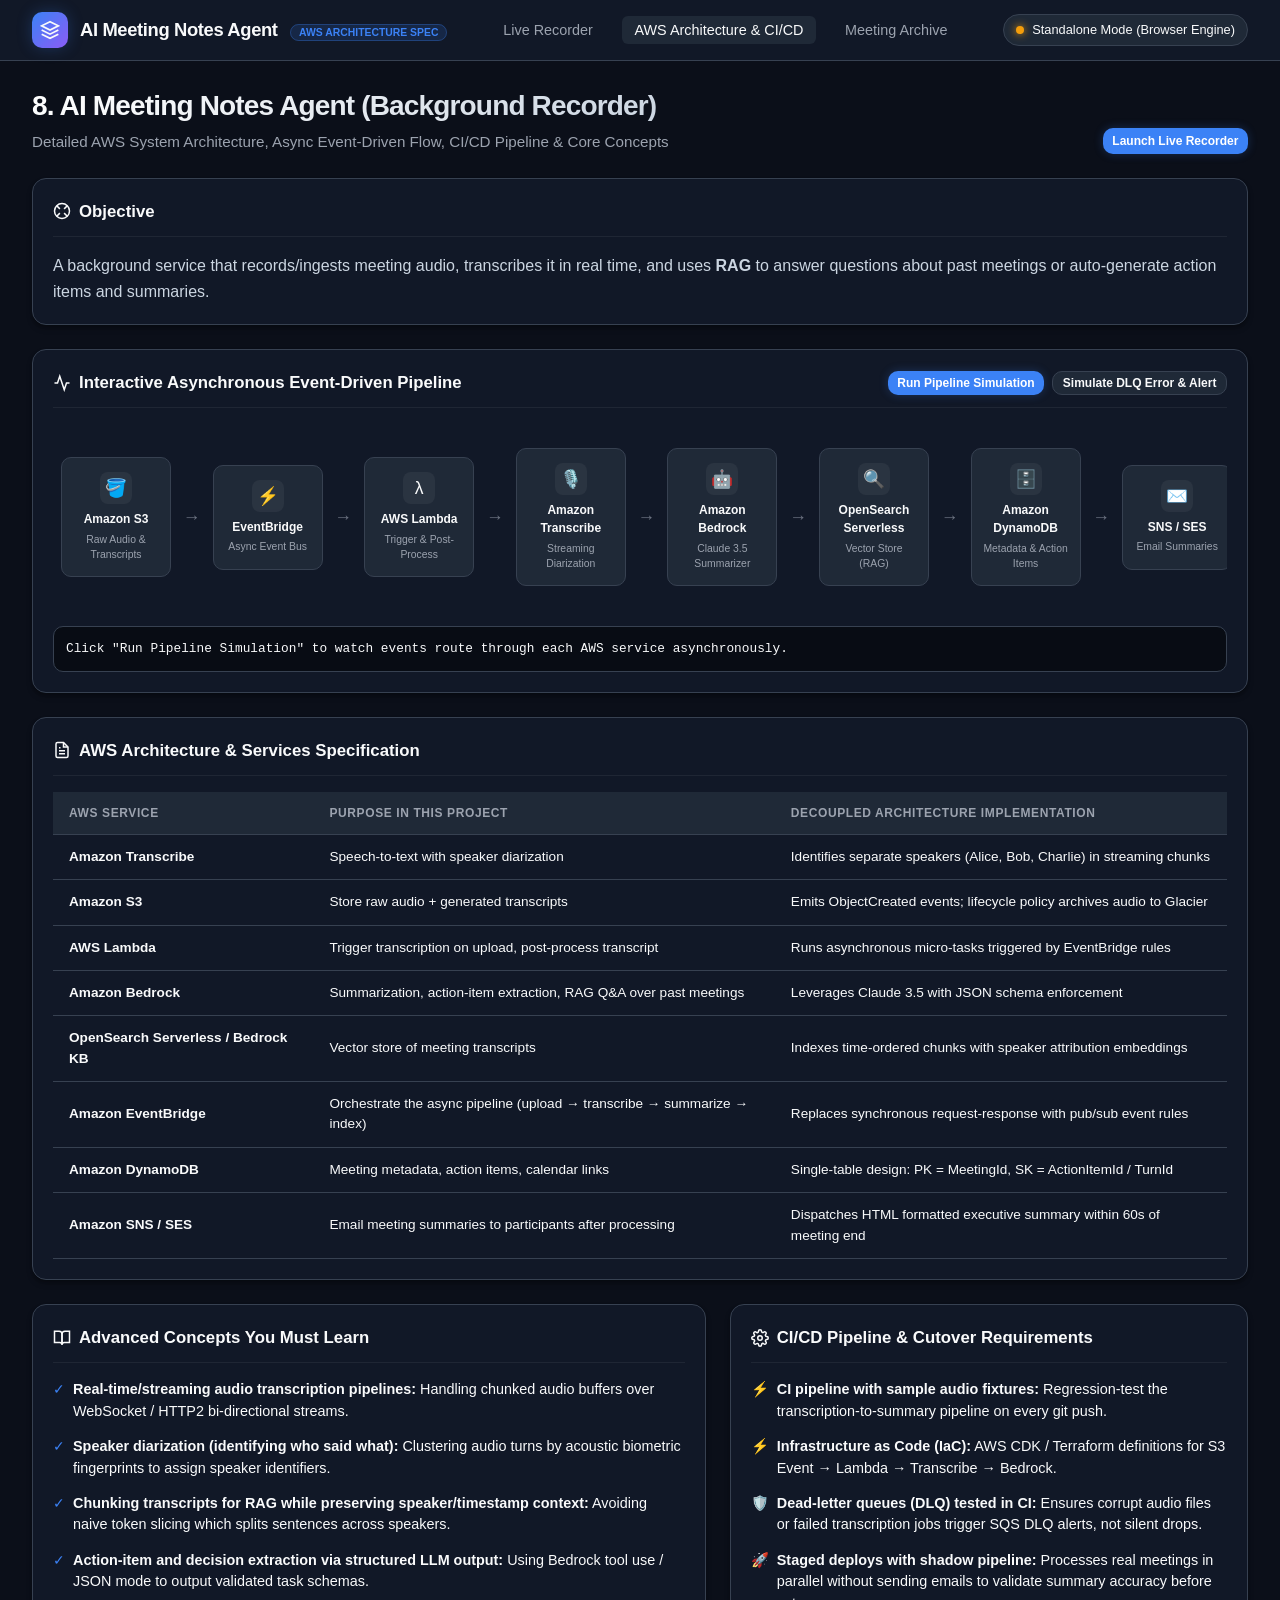
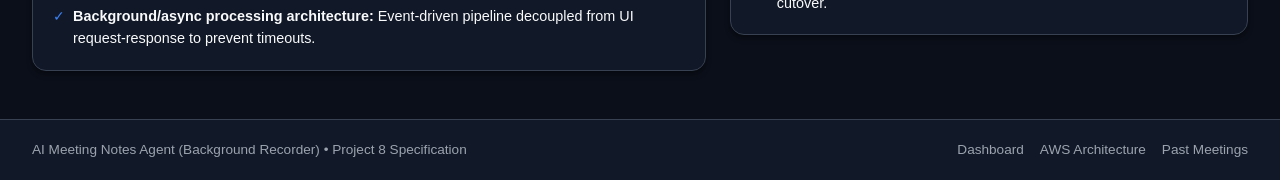
==== architecture.html @ d5e542e5 "Initial commit Co-authored-by: Copilot <223556219+Copilot@users.noreply.github.com>" ====
<!DOCTYPE html>
<html lang="en">
<head>
  <meta charset="UTF-8">
  <meta name="viewport" content="width=device-width, initial-scale=1.0">
  <title>AWS Architecture & CI/CD - AI Meeting Notes Agent</title>
  <!-- Separate CSS Files -->
  <link rel="stylesheet" href="css/base.css">
  <link rel="stylesheet" href="css/components.css">
</head>
<body>

  <!-- Top Navigation Bar -->
  <header class="navbar">
    <a href="index.html" class="brand">
      <div class="brand-icon">
        <svg width="20" height="20" viewBox="0 0 24 24" fill="none" stroke="currentColor" stroke-width="2">
          <polygon points="12 2 2 7 12 12 22 7 12 2"/><polyline points="2 17 12 22 22 17"/><polyline points="2 12 12 17 22 12"/>
        </svg>
      </div>
      <div>
        <span class="brand-title">AI Meeting Notes Agent</span>
        <span class="brand-badge">AWS Architecture Spec</span>
      </div>
    </a>

    <nav>
      <ul class="nav-links">
        <li><a href="index.html" class="nav-link">Live Recorder</a></li>
        <li><a href="architecture.html" class="nav-link active">AWS Architecture & CI/CD</a></li>
        <li><a href="history.html" class="nav-link">Meeting Archive</a></li>
      </ul>
    </nav>

    <div class="server-status-pill" id="backend-status">
      <div class="status-dot" id="backend-dot"></div>
      <span id="backend-text">Checking Java Server...</span>
    </div>
  </header>

  <!-- Main Container -->
  <main class="container">
    <div class="page-header">
      <div>
        <h1 class="page-title">8. AI Meeting Notes Agent (Background Recorder)</h1>
        <p class="page-subtitle">Detailed AWS System Architecture, Async Event-Driven Flow, CI/CD Pipeline & Core Concepts</p>
      </div>
      <a href="index.html" class="btn btn-primary btn-sm">Launch Live Recorder</a>
    </div>

    <!-- Objective Card -->
    <div class="card">
      <div class="card-header">
        <h2 class="card-title">
          <svg width="18" height="18" viewBox="0 0 24 24" fill="none" stroke="currentColor" stroke-width="2"><circle cx="12" cy="12" r="10"/><path d="m4.93 4.93 4.24 4.24"/><path d="m14.83 9.17 4.24-4.24"/><path d="m14.83 14.83 4.24 4.24"/><path d="m9.17 14.83-4.24 4.24"/></svg>
          Objective
        </h2>
      </div>
      <p style="color: #cbd5e1; font-size: 1rem; line-height: 1.6;">
        A background service that records/ingests meeting audio, transcribes it in real time, and uses <strong>RAG</strong> to answer questions about past meetings or auto-generate action items and summaries.
      </p>
    </div>

    <!-- Interactive 8-Stage Pipeline Simulator -->
    <div class="card">
      <div class="card-header">
        <h2 class="card-title">
          <svg width="18" height="18" viewBox="0 0 24 24" fill="none" stroke="currentColor" stroke-width="2"><polyline points="22 12 18 12 15 21 9 3 6 12 2 12"/></svg>
          Interactive Asynchronous Event-Driven Pipeline
        </h2>
        <div style="display: flex; gap: 0.5rem;">
          <button class="btn btn-primary btn-sm" id="trigger-pipeline-btn">Run Pipeline Simulation</button>
          <button class="btn btn-secondary btn-sm" id="trigger-dlq-btn">Simulate DLQ Error & Alert</button>
        </div>
      </div>

      <div class="pipeline-flow">
        <div class="pipeline-node" id="node-s3">
          <div class="node-icon">🪣</div>
          <div class="node-name">Amazon S3</div>
          <div class="node-desc">Raw Audio & Transcripts</div>
        </div>
        <div class="pipeline-connector">→</div>

        <div class="pipeline-node" id="node-eventbridge">
          <div class="node-icon">⚡</div>
          <div class="node-name">EventBridge</div>
          <div class="node-desc">Async Event Bus</div>
        </div>
        <div class="pipeline-connector">→</div>

        <div class="pipeline-node" id="node-lambda">
          <div class="node-icon">λ</div>
          <div class="node-name">AWS Lambda</div>
          <div class="node-desc">Trigger & Post-Process</div>
        </div>
        <div class="pipeline-connector">→</div>

        <div class="pipeline-node" id="node-transcribe">
          <div class="node-icon">🎙️</div>
          <div class="node-name">Amazon Transcribe</div>
          <div class="node-desc">Streaming Diarization</div>
        </div>
        <div class="pipeline-connector">→</div>

        <div class="pipeline-node" id="node-bedrock">
          <div class="node-icon">🤖</div>
          <div class="node-name">Amazon Bedrock</div>
          <div class="node-desc">Claude 3.5 Summarizer</div>
        </div>
        <div class="pipeline-connector">→</div>

        <div class="pipeline-node" id="node-opensearch">
          <div class="node-icon">🔍</div>
          <div class="node-name">OpenSearch Serverless</div>
          <div class="node-desc">Vector Store (RAG)</div>
        </div>
        <div class="pipeline-connector">→</div>

        <div class="pipeline-node" id="node-dynamodb">
          <div class="node-icon">🗄️</div>
          <div class="node-name">Amazon DynamoDB</div>
          <div class="node-desc">Metadata & Action Items</div>
        </div>
        <div class="pipeline-connector">→</div>

        <div class="pipeline-node" id="node-sns">
          <div class="node-icon">✉️</div>
          <div class="node-name">SNS / SES</div>
          <div class="node-desc">Email Summaries</div>
        </div>
      </div>

      <div id="pipeline-terminal" style="background:#080c14; border:1px solid var(--border-color); border-radius:var(--radius-md); padding:0.75rem; font-family:var(--font-mono); font-size:0.8rem; max-height:160px; overflow-y:auto; margin-top:1rem;">
        Click "Run Pipeline Simulation" to watch events route through each AWS service asynchronously.
      </div>
    </div>

    <!-- AWS Architecture & Services Reference Table -->
    <div class="card">
      <div class="card-header">
        <h2 class="card-title">
          <svg width="18" height="18" viewBox="0 0 24 24" fill="none" stroke="currentColor" stroke-width="2"><path d="M14 2H6a2 2 0 0 0-2 2v16a2 2 0 0 0 2 2h12a2 2 0 0 0 2-2V8z"/><polyline points="14 2 14 8 20 8"/><line x1="16" y1="13" x2="8" y2="13"/><line x1="16" y1="17" x2="8" y2="17"/><polyline points="10 9 9 9 8 9"/></svg>
          AWS Architecture & Services Specification
        </h2>
      </div>

      <table class="spec-table">
        <thead>
          <tr>
            <th>AWS Service</th>
            <th>Purpose in this Project</th>
            <th>Decoupled Architecture Implementation</th>
          </tr>
        </thead>
        <tbody>
          <tr>
            <td><strong>Amazon Transcribe</strong></td>
            <td>Speech-to-text with speaker diarization</td>
            <td>Identifies separate speakers (Alice, Bob, Charlie) in streaming chunks</td>
          </tr>
          <tr>
            <td><strong>Amazon S3</strong></td>
            <td>Store raw audio + generated transcripts</td>
            <td>Emits ObjectCreated events; lifecycle policy archives audio to Glacier</td>
          </tr>
          <tr>
            <td><strong>AWS Lambda</strong></td>
            <td>Trigger transcription on upload, post-process transcript</td>
            <td>Runs asynchronous micro-tasks triggered by EventBridge rules</td>
          </tr>
          <tr>
            <td><strong>Amazon Bedrock</strong></td>
            <td>Summarization, action-item extraction, RAG Q&A over past meetings</td>
            <td>Leverages Claude 3.5 with JSON schema enforcement</td>
          </tr>
          <tr>
            <td><strong>OpenSearch Serverless / Bedrock KB</strong></td>
            <td>Vector store of meeting transcripts</td>
            <td>Indexes time-ordered chunks with speaker attribution embeddings</td>
          </tr>
          <tr>
            <td><strong>Amazon EventBridge</strong></td>
            <td>Orchestrate the async pipeline (upload → transcribe → summarize → index)</td>
            <td>Replaces synchronous request-response with pub/sub event rules</td>
          </tr>
          <tr>
            <td><strong>Amazon DynamoDB</strong></td>
            <td>Meeting metadata, action items, calendar links</td>
            <td>Single-table design: PK = MeetingId, SK = ActionItemId / TurnId</td>
          </tr>
          <tr>
            <td><strong>Amazon SNS / SES</strong></td>
            <td>Email meeting summaries to participants after processing</td>
            <td>Dispatches HTML formatted executive summary within 60s of meeting end</td>
          </tr>
        </tbody>
      </table>
    </div>

    <!-- 2 Columns: Advanced Concepts & CI/CD Pipeline Requirements -->
    <div class="dashboard-grid">

      <!-- Advanced Concepts Card -->
      <div class="card">
        <div class="card-header">
          <h2 class="card-title">
            <svg width="18" height="18" viewBox="0 0 24 24" fill="none" stroke="currentColor" stroke-width="2"><path d="M2 3h6a4 4 0 0 1 4 4v14a3 3 0 0 0-3-3H2z"/><path d="M22 3h-6a4 4 0 0 0-4 4v14a3 3 0 0 1 3-3h7z"/></svg>
            Advanced Concepts You Must Learn
          </h2>
        </div>
        <ul style="list-style: none; display: flex; flex-direction: column; gap: 0.85rem; font-size: 0.9rem;">
          <li style="display: flex; gap: 0.5rem;">
            <span style="color: var(--primary);">✓</span>
            <div>
              <strong>Real-time/streaming audio transcription pipelines:</strong>
              Handling chunked audio buffers over WebSocket / HTTP2 bi-directional streams.
            </div>
          </li>
          <li style="display: flex; gap: 0.5rem;">
            <span style="color: var(--primary);">✓</span>
            <div>
              <strong>Speaker diarization (identifying who said what):</strong>
              Clustering audio turns by acoustic biometric fingerprints to assign speaker identifiers.
            </div>
          </li>
          <li style="display: flex; gap: 0.5rem;">
            <span style="color: var(--primary);">✓</span>
            <div>
              <strong>Chunking transcripts for RAG while preserving speaker/timestamp context:</strong>
              Avoiding naive token slicing which splits sentences across speakers.
            </div>
          </li>
          <li style="display: flex; gap: 0.5rem;">
            <span style="color: var(--primary);">✓</span>
            <div>
              <strong>Action-item and decision extraction via structured LLM output:</strong>
              Using Bedrock tool use / JSON mode to output validated task schemas.
            </div>
          </li>
          <li style="display: flex; gap: 0.5rem;">
            <span style="color: var(--primary);">✓</span>
            <div>
              <strong>Background/async processing architecture:</strong>
              Event-driven pipeline decoupled from UI request-response to prevent timeouts.
            </div>
          </li>
        </ul>
      </div>

      <!-- CI/CD Pipeline Requirements & Study Before You Build -->
      <div class="card">
        <div class="card-header">
          <h2 class="card-title">
            <svg width="18" height="18" viewBox="0 0 24 24" fill="none" stroke="currentColor" stroke-width="2"><circle cx="12" cy="12" r="3"/><path d="M19.4 15a1.65 1.65 0 0 0 .33 1.82l.06.06a2 2 0 0 1 0 2.83 2 2 0 0 1-2.83 0l-.06-.06a1.65 1.65 0 0 0-1.82-.33 1.65 1.65 0 0 0-1 1.51V21a2 2 0 0 1-2 2 2 2 0 0 1-2-2v-.09A1.65 1.65 0 0 0 9 19.4a1.65 1.65 0 0 0-1.82.33l-.06.06a2 2 0 0 1-2.83 0 2 2 0 0 1 0-2.83l.06-.06a1.65 1.65 0 0 0 .33-1.82 1.65 1.65 0 0 0-1.51-1H3a2 2 0 0 1-2-2 2 2 0 0 1 2-2h.09A1.65 1.65 0 0 0 4.6 9a1.65 1.65 0 0 0-.33-1.82l-.06-.06a2 2 0 0 1 0-2.83 2 2 0 0 1 2.83 0l.06.06a1.65 1.65 0 0 0 1.82.33H9a1.65 1.65 0 0 0 1-1.51V3a2 2 0 0 1 2-2 2 2 0 0 1 2 2v.09a1.65 1.65 0 0 0 1 1.51 1.65 1.65 0 0 0 1.82-.33l.06-.06a2 2 0 0 1 2.83 0 2 2 0 0 1 0 2.83l-.06.06a1.65 1.65 0 0 0-.33 1.82V9a1.65 1.65 0 0 0 1.51 1H21a2 2 0 0 1 2 2 2 2 0 0 1-2 2h-.09a1.65 1.65 0 0 0-1.51 1z"/></svg>
            CI/CD Pipeline & Cutover Requirements
          </h2>
        </div>
        <ul style="list-style: none; display: flex; flex-direction: column; gap: 0.85rem; font-size: 0.9rem;">
          <li style="display: flex; gap: 0.5rem;">
            <span style="color: var(--warning);">⚡</span>
            <div>
              <strong>CI pipeline with sample audio fixtures:</strong>
              Regression-test the transcription-to-summary pipeline on every git push.
            </div>
          </li>
          <li style="display: flex; gap: 0.5rem;">
            <span style="color: var(--warning);">⚡</span>
            <div>
              <strong>Infrastructure as Code (IaC):</strong>
              AWS CDK / Terraform definitions for S3 Event → Lambda → Transcribe → Bedrock.
            </div>
          </li>
          <li style="display: flex; gap: 0.5rem;">
            <span style="color: var(--danger);">🛡️</span>
            <div>
              <strong>Dead-letter queues (DLQ) tested in CI:</strong>
              Ensures corrupt audio files or failed transcription jobs trigger SQS DLQ alerts, not silent drops.
            </div>
          </li>
          <li style="display: flex; gap: 0.5rem;">
            <span style="color: var(--success);">🚀</span>
            <div>
              <strong>Staged deploys with shadow pipeline:</strong>
              Processes real meetings in parallel without sending emails to validate summary accuracy before cutover.
            </div>
          </li>
        </ul>
      </div>

    </div>
  </main>

  <!-- Footer -->
  <footer class="footer">
    <div>AI Meeting Notes Agent (Background Recorder) &bull; Project 8 Specification</div>
    <div class="footer-links">
      <a href="index.html">Dashboard</a>
      <a href="architecture.html">AWS Architecture</a>
      <a href="history.html">Past Meetings</a>
    </div>
  </footer>

  <!-- Separate JavaScript Files -->
  <script src="js/app.js"></script>
  <script src="js/pipeline.js"></script>
</body>
</html>
---- css/base.css ----
/* ==========================================================================
   AI Meeting Notes Agent - Base CSS Stylesheet
   Styles: CSS Reset, Custom Variables, Typography, Layout Grid & Base UI
   ========================================================================== */

:root {
  --bg-primary: #0b0f19;
  --bg-secondary: #111827;
  --bg-card: #1f2937;
  --bg-card-hover: #283548;
  --border-color: #374151;
  --border-focus: #3b82f6;

  --text-main: #f9fafb;
  --text-muted: #9ca3af;
  --text-subtle: #6b7280;

  --primary: #3b82f6;
  --primary-glow: rgba(59, 130, 246, 0.25);
  --success: #10b981;
  --success-glow: rgba(16, 185, 129, 0.2);
  --warning: #f59e0b;
  --warning-glow: rgba(245, 158, 11, 0.2);
  --danger: #ef4444;
  --purple: #8b5cf6;
  --cyan: #06b6d4;

  --speaker-1: #60a5fa;
  --speaker-1-bg: rgba(96, 165, 250, 0.12);
  --speaker-2: #34d399;
  --speaker-2-bg: rgba(52, 211, 153, 0.12);
  --speaker-3: #fbbf24;
  --speaker-3-bg: rgba(251, 191, 36, 0.12);

  --font-sans: 'Inter', -apple-system, BlinkMacSystemFont, 'Segoe UI', Roboto, Helvetica, Arial, sans-serif;
  --font-mono: 'JetBrains Mono', 'Fira Code', 'Consolas', monospace;
  --radius-sm: 6px;
  --radius-md: 10px;
  --radius-lg: 14px;
  --shadow-sm: 0 1px 2px 0 rgba(0, 0, 0, 0.05);
  --shadow-md: 0 4px 6px -1px rgba(0, 0, 0, 0.3), 0 2px 4px -2px rgba(0, 0, 0, 0.3);
  --shadow-lg: 0 10px 15px -3px rgba(0, 0, 0, 0.4), 0 4px 6px -4px rgba(0, 0, 0, 0.4);
  --transition: all 0.2s cubic-bezier(0.4, 0, 0.2, 1);
}

*, *::before, *::after {
  box-sizing: border-box;
  margin: 0;
  padding: 0;
}

body {
  font-family: var(--font-sans);
  background-color: var(--bg-primary);
  color: var(--text-main);
  line-height: 1.5;
  min-height: 100vh;
  display: flex;
  flex-direction: column;
  -webkit-font-smoothing: antialiased;
}

/* Header & Navigation */
.navbar {
  background-color: var(--bg-secondary);
  border-bottom: 1px solid var(--border-color);
  padding: 0.75rem 2rem;
  display: flex;
  align-items: center;
  justify-content: space-between;
  position: sticky;
  top: 0;
  z-index: 100;
  backdrop-filter: blur(8px);
}

.brand {
  display: flex;
  align-items: center;
  gap: 0.75rem;
  text-decoration: none;
  color: var(--text-main);
}

.brand-icon {
  width: 36px;
  height: 36px;
  background: linear-gradient(135deg, var(--primary), var(--purple));
  border-radius: var(--radius-md);
  display: flex;
  align-items: center;
  justify-content: center;
  box-shadow: 0 0 15px var(--primary-glow);
}

.brand-title {
  font-size: 1.15rem;
  font-weight: 700;
  letter-spacing: -0.02em;
}

.brand-badge {
  font-size: 0.65rem;
  font-weight: 600;
  background: rgba(59, 130, 246, 0.15);
  color: var(--primary);
  border: 1px solid rgba(59, 130, 246, 0.3);
  padding: 2px 8px;
  border-radius: 9999px;
  margin-left: 0.5rem;
  text-transform: uppercase;
}

.nav-links {
  display: flex;
  align-items: center;
  gap: 1rem;
  list-style: none;
}

.nav-link {
  text-decoration: none;
  color: var(--text-muted);
  font-weight: 500;
  font-size: 0.9rem;
  padding: 0.4rem 0.8rem;
  border-radius: var(--radius-sm);
  transition: var(--transition);
}

.nav-link:hover, .nav-link.active {
  color: var(--text-main);
  background-color: var(--bg-card);
}

.server-status-pill {
  display: flex;
  align-items: center;
  gap: 0.5rem;
  font-size: 0.8rem;
  padding: 0.35rem 0.75rem;
  border-radius: 9999px;
  background: var(--bg-card);
  border: 1px solid var(--border-color);
}

.status-dot {
  width: 8px;
  height: 8px;
  border-radius: 50%;
  background-color: var(--success);
  box-shadow: 0 0 8px var(--success);
}

.status-dot.offline {
  background-color: var(--warning);
  box-shadow: 0 0 8px var(--warning);
}

/* Main Container Layout */
.container {
  max-width: 1400px;
  margin: 0 auto;
  padding: 1.5rem 2rem;
  width: 100%;
  flex: 1;
}

.page-header {
  margin-bottom: 1.5rem;
  display: flex;
  justify-content: space-between;
  align-items: flex-end;
  flex-wrap: wrap;
  gap: 1rem;
}

.page-title {
  font-size: 1.75rem;
  font-weight: 700;
  letter-spacing: -0.03em;
  background: linear-gradient(135deg, #ffffff, #cbd5e1);
  -webkit-background-clip: text;
  -webkit-text-fill-color: transparent;
}

.page-subtitle {
  color: var(--text-muted);
  font-size: 0.95rem;
  margin-top: 0.25rem;
}

/* Grid System */
.dashboard-grid {
  display: grid;
  grid-template-columns: 1.3fr 1fr;
  gap: 1.5rem;
  align-items: start;
}

@media (max-width: 1024px) {
  .dashboard-grid {
    grid-template-columns: 1fr;
  }
}

/* Card Styles */
.card {
  background-color: var(--bg-secondary);
  border: 1px solid var(--border-color);
  border-radius: var(--radius-lg);
  padding: 1.25rem;
  box-shadow: var(--shadow-md);
  margin-bottom: 1.5rem;
  position: relative;
  overflow: hidden;
}

.card-header {
  display: flex;
  justify-content: space-between;
  align-items: center;
  padding-bottom: 0.75rem;
  margin-bottom: 1rem;
  border-bottom: 1px solid rgba(255, 255, 255, 0.06);
}

.card-title {
  font-size: 1.05rem;
  font-weight: 600;
  display: flex;
  align-items: center;
  gap: 0.5rem;
}

/* Buttons */
.btn {
  display: inline-flex;
  align-items: center;
  justify-content: center;
  gap: 0.5rem;
  padding: 0.5rem 1rem;
  border-radius: var(--radius-md);
  font-size: 0.875rem;
  font-weight: 600;
  cursor: pointer;
  border: none;
  transition: var(--transition);
  text-decoration: none;
}

.btn-primary {
  background-color: var(--primary);
  color: #fff;
  box-shadow: 0 0 10px var(--primary-glow);
}

.btn-primary:hover {
  background-color: #2563eb;
  transform: translateY(-1px);
}

.btn-danger {
  background-color: var(--danger);
  color: #fff;
}

.btn-secondary {
  background-color: var(--bg-card);
  color: var(--text-main);
  border: 1px solid var(--border-color);
}

.btn-secondary:hover {
  background-color: var(--bg-card-hover);
  border-color: var(--text-subtle);
}

.btn-sm {
  padding: 0.25rem 0.6rem;
  font-size: 0.75rem;
}

/* Footer */
.footer {
  border-top: 1px solid var(--border-color);
  background-color: var(--bg-secondary);
  padding: 1.25rem 2rem;
  font-size: 0.85rem;
  color: var(--text-muted);
  display: flex;
  justify-content: space-between;
  align-items: center;
  flex-wrap: wrap;
  gap: 1rem;
}

.footer-links {
  display: flex;
  gap: 1rem;
}

.footer-links a {
  color: var(--text-muted);
  text-decoration: none;
}

.footer-links a:hover {
  color: var(--primary);
}
---- css/components.css ----
/* ==========================================================================
   AI Meeting Notes Agent - Components CSS Stylesheet
   Styles: Audio Visualizer, Speaker Diarization, RAG Assistant, Action Items,
           Pipeline Badges & AWS Architecture Node Diagrams
   ========================================================================== */

/* Audio Recorder Bar & Visualizer */
.audio-recorder-panel {
  display: flex;
  flex-direction: column;
  gap: 1rem;
}

.recorder-controls {
  display: flex;
  align-items: center;
  gap: 1rem;
  flex-wrap: wrap;
}

.record-btn-pulse {
  position: relative;
}

.record-btn-pulse.recording::before {
  content: '';
  position: absolute;
  top: -4px;
  left: -4px;
  right: -4px;
  bottom: -4px;
  border-radius: var(--radius-md);
  border: 2px solid var(--danger);
  animation: pulse-ring 1.5s cubic-bezier(0.215, 0.61, 0.355, 1) infinite;
}

@keyframes pulse-ring {
  0% { transform: scale(0.95); opacity: 0.8; }
  50% { transform: scale(1.08); opacity: 0.3; }
  100% { transform: scale(0.95); opacity: 0.8; }
}

.visualizer-container {
  background-color: var(--bg-card);
  border-radius: var(--radius-md);
  height: 60px;
  display: flex;
  align-items: center;
  justify-content: center;
  padding: 0.5rem 1rem;
  gap: 4px;
  border: 1px solid var(--border-color);
  overflow: hidden;
}

.vis-bar {
  width: 4px;
  background: var(--primary);
  border-radius: 2px;
  height: 8px;
  transition: height 0.1s ease;
}

.recording .vis-bar {
  animation: wave 0.8s ease-in-out infinite alternate;
}

@keyframes wave {
  0% { height: 6px; background-color: var(--primary); }
  50% { height: 42px; background-color: var(--purple); }
  100% { height: 18px; background-color: var(--cyan); }
}

.recorder-stats {
  display: flex;
  justify-content: space-between;
  font-size: 0.825rem;
  color: var(--text-muted);
}

.sample-selector {
  display: flex;
  align-items: center;
  gap: 0.5rem;
}

.select-input {
  background: var(--bg-card);
  color: var(--text-main);
  border: 1px solid var(--border-color);
  padding: 0.45rem 0.8rem;
  border-radius: var(--radius-md);
  font-size: 0.85rem;
  outline: none;
}

.select-input:focus {
  border-color: var(--border-focus);
}

/* Speaker Diarization Stream */
.transcript-stream {
  display: flex;
  flex-direction: column;
  gap: 0.9rem;
  max-height: 480px;
  overflow-y: auto;
  padding-right: 0.5rem;
}

.transcript-stream::-webkit-scrollbar {
  width: 6px;
}
.transcript-stream::-webkit-scrollbar-thumb {
  background: var(--border-color);
  border-radius: 3px;
}

.transcript-chunk {
  background: var(--bg-card);
  border: 1px solid var(--border-color);
  border-radius: var(--radius-md);
  padding: 0.85rem 1rem;
  position: relative;
  transition: var(--transition);
  animation: fadeInSlide 0.3s ease;
}

@keyframes fadeInSlide {
  from { opacity: 0; transform: translateY(8px); }
  to { opacity: 1; transform: translateY(0); }
}

.transcript-chunk.speaker-1 {
  border-left: 4px solid var(--speaker-1);
}
.transcript-chunk.speaker-2 {
  border-left: 4px solid var(--speaker-2);
}
.transcript-chunk.speaker-3 {
  border-left: 4px solid var(--speaker-3);
}

.speaker-meta {
  display: flex;
  align-items: center;
  justify-content: space-between;
  margin-bottom: 0.4rem;
}

.speaker-badge {
  display: inline-flex;
  align-items: center;
  gap: 0.4rem;
  font-weight: 600;
  font-size: 0.8rem;
  padding: 0.2rem 0.5rem;
  border-radius: var(--radius-sm);
}

.speaker-1 .speaker-badge {
  color: var(--speaker-1);
  background: var(--speaker-1-bg);
}
.speaker-2 .speaker-badge {
  color: var(--speaker-2);
  background: var(--speaker-2-bg);
}
.speaker-3 .speaker-badge {
  color: var(--speaker-3);
  background: var(--speaker-3-bg);
}

.timestamp-pill {
  font-family: var(--font-mono);
  font-size: 0.725rem;
  color: var(--text-subtle);
  background: rgba(0, 0, 0, 0.2);
  padding: 2px 6px;
  border-radius: 4px;
}

.chunk-text {
  font-size: 0.9rem;
  color: var(--text-main);
  line-height: 1.45;
}

.confidence-tag {
  font-size: 0.7rem;
  color: var(--text-muted);
  margin-left: 0.5rem;
}

/* RAG Q&A Assistant */
.rag-chat-container {
  display: flex;
  flex-direction: column;
  height: 440px;
}

.rag-messages {
  flex: 1;
  overflow-y: auto;
  display: flex;
  flex-direction: column;
  gap: 1rem;
  padding: 0.5rem 0.25rem 1rem 0.25rem;
}

.rag-msg {
  padding: 0.85rem 1rem;
  border-radius: var(--radius-md);
  font-size: 0.875rem;
  max-width: 90%;
  line-height: 1.45;
}

.rag-msg.user {
  background: var(--primary);
  color: #fff;
  align-self: flex-end;
  border-bottom-right-radius: 2px;
}

.rag-msg.agent {
  background: var(--bg-card);
  border: 1px solid var(--border-color);
  align-self: flex-start;
  border-bottom-left-radius: 2px;
}

.rag-citation-box {
  margin-top: 0.6rem;
  padding: 0.5rem 0.75rem;
  background: rgba(0, 0, 0, 0.25);
  border-radius: var(--radius-sm);
  border-left: 2px solid var(--purple);
  font-size: 0.775rem;
}

.rag-citation-title {
  font-weight: 600;
  color: var(--purple);
  margin-bottom: 0.2rem;
  display: flex;
  align-items: center;
  gap: 0.3rem;
}

.rag-input-box {
  display: flex;
  gap: 0.5rem;
  margin-top: 0.5rem;
}

.rag-input {
  flex: 1;
  background: var(--bg-card);
  border: 1px solid var(--border-color);
  color: var(--text-main);
  padding: 0.6rem 0.9rem;
  border-radius: var(--radius-md);
  font-size: 0.875rem;
  outline: none;
}

.rag-input:focus {
  border-color: var(--border-focus);
}

.preset-queries {
  display: flex;
  gap: 0.4rem;
  flex-wrap: wrap;
  margin-top: 0.6rem;
}

.preset-pill {
  font-size: 0.725rem;
  background: var(--bg-card);
  border: 1px solid var(--border-color);
  color: var(--text-muted);
  padding: 0.25rem 0.6rem;
  border-radius: 9999px;
  cursor: pointer;
  transition: var(--transition);
}

.preset-pill:hover {
  background: var(--bg-card-hover);
  color: var(--text-main);
  border-color: var(--primary);
}

/* Action Items & Decisions Cards */
.action-item-list {
  display: flex;
  flex-direction: column;
  gap: 0.75rem;
}

.action-item-card {
  background: var(--bg-card);
  border: 1px solid var(--border-color);
  border-radius: var(--radius-md);
  padding: 0.75rem 1rem;
  display: flex;
  align-items: flex-start;
  gap: 0.75rem;
  transition: var(--transition);
}

.action-item-card:hover {
  border-color: var(--text-subtle);
  transform: translateY(-1px);
}

.action-checkbox {
  margin-top: 0.2rem;
  cursor: pointer;
  accent-color: var(--success);
  width: 16px;
  height: 16px;
}

.action-content {
  flex: 1;
}

.action-title {
  font-size: 0.875rem;
  font-weight: 600;
  color: var(--text-main);
  margin-bottom: 0.2rem;
}

.action-meta {
  display: flex;
  align-items: center;
  gap: 0.75rem;
  font-size: 0.75rem;
  color: var(--text-muted);
}

.priority-badge {
  padding: 1px 6px;
  border-radius: 4px;
  font-size: 0.675rem;
  font-weight: 700;
  text-transform: uppercase;
}

.priority-high {
  background: rgba(239, 68, 68, 0.15);
  color: var(--danger);
  border: 1px solid rgba(239, 68, 68, 0.3);
}

.priority-medium {
  background: rgba(245, 158, 11, 0.15);
  color: var(--warning);
  border: 1px solid rgba(245, 158, 11, 0.3);
}

.priority-low {
  background: rgba(16, 185, 129, 0.15);
  color: var(--success);
  border: 1px solid rgba(16, 185, 129, 0.3);
}

/* Structured JSON View */
.json-viewer {
  background: #080c14;
  border: 1px solid var(--border-color);
  border-radius: var(--radius-md);
  padding: 0.85rem;
  font-family: var(--font-mono);
  font-size: 0.775rem;
  color: #38bdf8;
  max-height: 250px;
  overflow: auto;
  white-space: pre-wrap;
}

/* AWS Architecture Flow Interactive Diagram */
.pipeline-flow {
  display: flex;
  align-items: center;
  justify-content: space-between;
  gap: 0.75rem;
  overflow-x: auto;
  padding: 1.5rem 0.5rem;
}

.pipeline-node {
  flex: 1;
  min-width: 110px;
  background: var(--bg-card);
  border: 1px solid var(--border-color);
  border-radius: var(--radius-md);
  padding: 0.85rem 0.6rem;
  text-align: center;
  position: relative;
  transition: var(--transition);
}

.pipeline-node.active {
  border-color: var(--primary);
  box-shadow: 0 0 15px var(--primary-glow);
}

.pipeline-node.success {
  border-color: var(--success);
  box-shadow: 0 0 15px var(--success-glow);
}

.pipeline-node.dlq {
  border-color: var(--danger);
}

.node-icon {
  width: 32px;
  height: 32px;
  margin: 0 auto 0.4rem auto;
  display: flex;
  align-items: center;
  justify-content: center;
  border-radius: 8px;
  background: rgba(255, 255, 255, 0.05);
  font-size: 1.1rem;
}

.node-name {
  font-size: 0.75rem;
  font-weight: 700;
  color: var(--text-main);
}

.node-desc {
  font-size: 0.65rem;
  color: var(--text-muted);
  margin-top: 0.2rem;
}

.pipeline-connector {
  color: var(--text-subtle);
  font-size: 1.1rem;
}

.pipeline-connector.pulse {
  color: var(--primary);
  animation: pulseConnector 1s infinite;
}

@keyframes pulseConnector {
  0%, 100% { opacity: 0.4; }
  50% { opacity: 1; transform: scale(1.15); }
}

/* Table Style for AWS Services & CI/CD */
.spec-table {
  width: 100%;
  border-collapse: collapse;
  font-size: 0.85rem;
  margin-top: 0.75rem;
}

.spec-table th, .spec-table td {
  padding: 0.75rem 1rem;
  text-align: left;
  border-bottom: 1px solid var(--border-color);
}

.spec-table th {
  background: var(--bg-card);
  color: var(--text-muted);
  font-weight: 600;
  text-transform: uppercase;
  font-size: 0.75rem;
  letter-spacing: 0.05em;
}

.spec-table tr:hover td {
  background: rgba(255, 255, 255, 0.02);
}
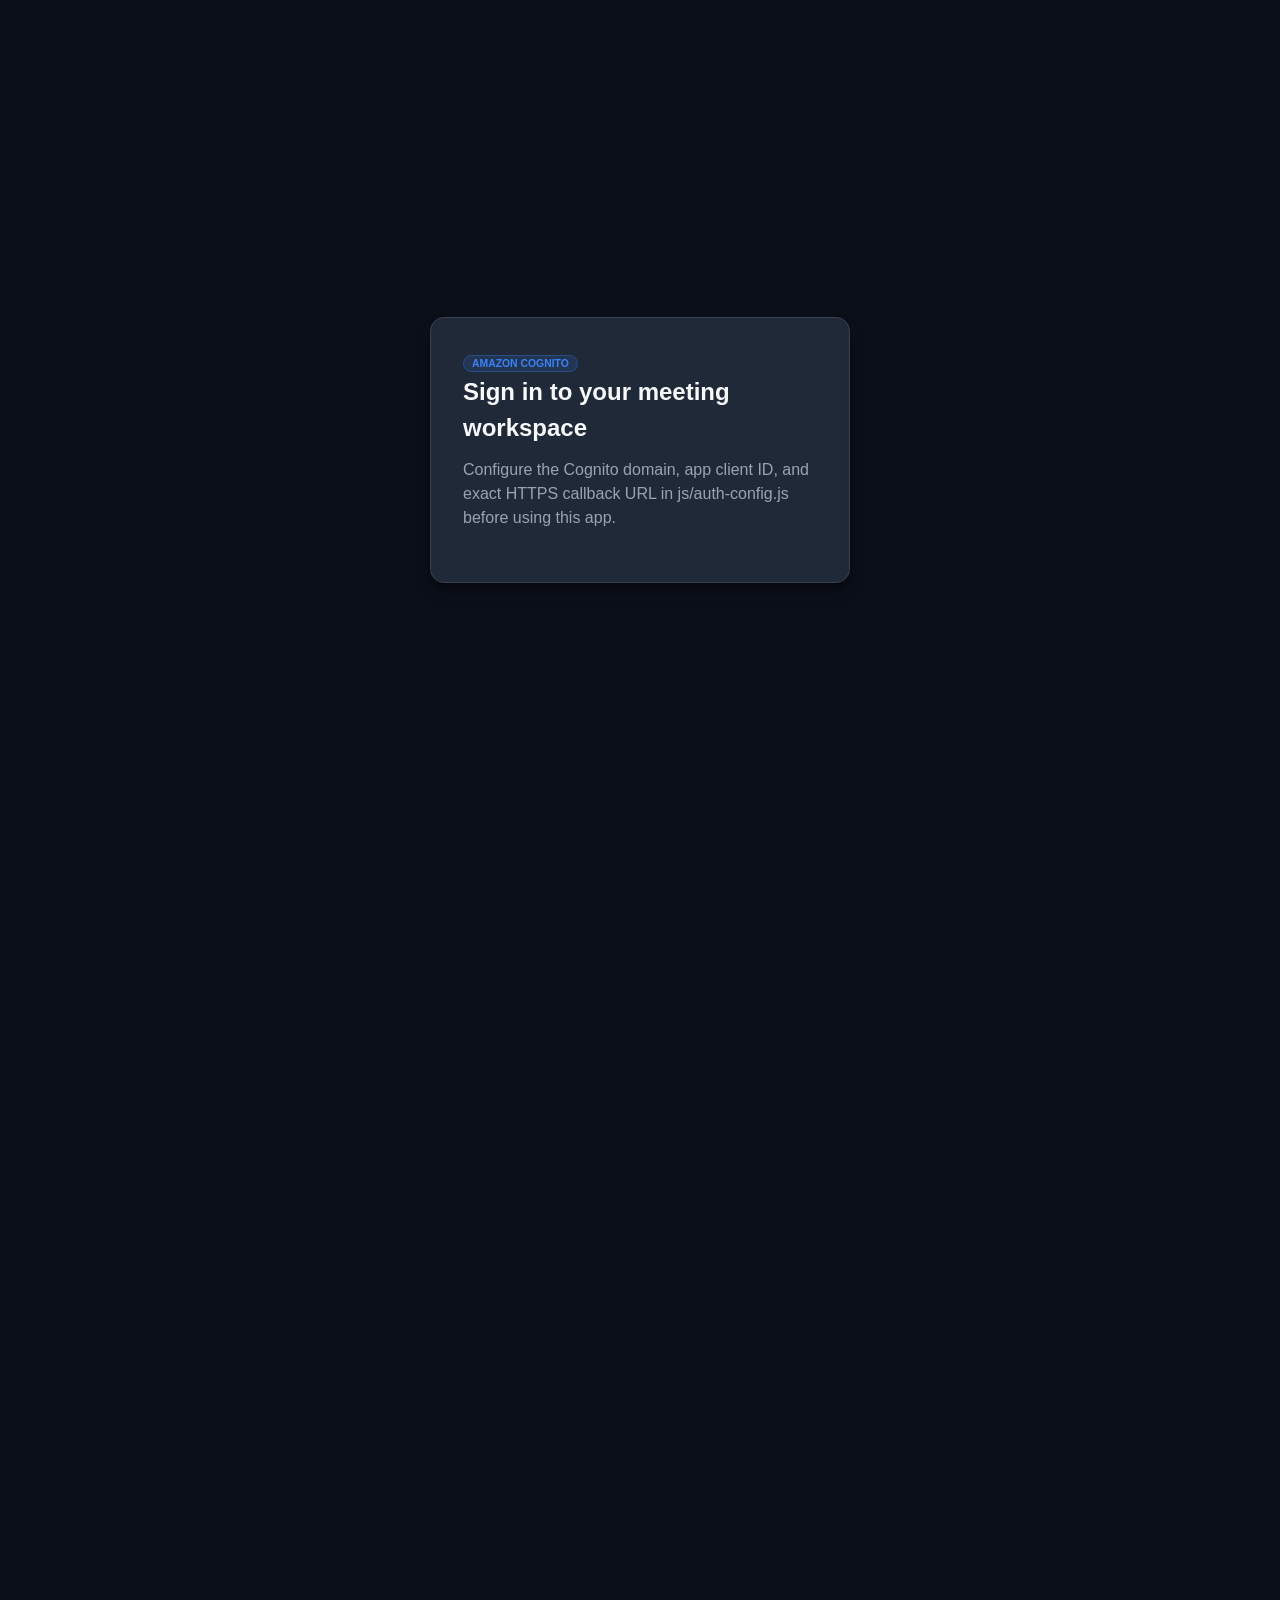
==== commit 0f9859e5: "Add meeting notes agent functionality Co-authored-by: Copilot <223556219+Copilot@users.noreply.githu" ====
--- a/architecture.html
+++ b/architecture.html
@@ -8,7 +8,7 @@
   <link rel="stylesheet" href="css/base.css">
   <link rel="stylesheet" href="css/components.css">
 </head>
-<body>
+<body class="auth-pending">
 
   <!-- Top Navigation Bar -->
   <header class="navbar">
@@ -32,9 +32,12 @@
       </ul>
     </nav>
 
-    <div class="server-status-pill" id="backend-status">
-      <div class="status-dot" id="backend-dot"></div>
-      <span id="backend-text">Checking Java Server...</span>
+    <div class="auth-controls">
+      <div class="server-status-pill" id="backend-status">
+        <div class="status-dot" id="backend-dot"></div>
+        <span id="backend-text">Checking Java Server...</span>
+      </div>
+      <button type="button" class="btn btn-secondary btn-sm" id="auth-action">Sign in</button>
     </div>
   </header>
 
@@ -302,6 +305,8 @@
   </footer>
 
   <!-- Separate JavaScript Files -->
+  <script src="js/auth-config.js"></script>
+  <script src="js/auth.js"></script>
   <script src="js/app.js"></script>
   <script src="js/pipeline.js"></script>
 </body>
--- a/css/base.css
+++ b/css/base.css
@@ -72,6 +72,50 @@
   top: 0;
   z-index: 100;
   backdrop-filter: blur(8px);
+}
+
+.auth-controls {
+  display: flex;
+  align-items: center;
+  gap: 0.75rem;
+}
+
+body.auth-pending > :not(#auth-gate) {
+  visibility: hidden;
+}
+
+#auth-gate {
+  position: fixed;
+  inset: 0;
+  z-index: 1000;
+  display: grid;
+  place-items: center;
+  padding: 1.5rem;
+  background: var(--bg-primary);
+}
+
+.auth-card {
+  width: min(100%, 420px);
+  padding: 2rem;
+  border: 1px solid var(--border-color);
+  border-radius: var(--radius-lg);
+  background: var(--bg-card);
+  box-shadow: var(--shadow-lg);
+}
+
+.auth-card h1 {
+  margin-bottom: 0.75rem;
+  font-size: 1.5rem;
+}
+
+.auth-card p {
+  margin-bottom: 1.25rem;
+  color: var(--text-muted);
+}
+
+.auth-error {
+  color: #fca5a5 !important;
+  overflow-wrap: anywhere;
 }
 
 .brand {
